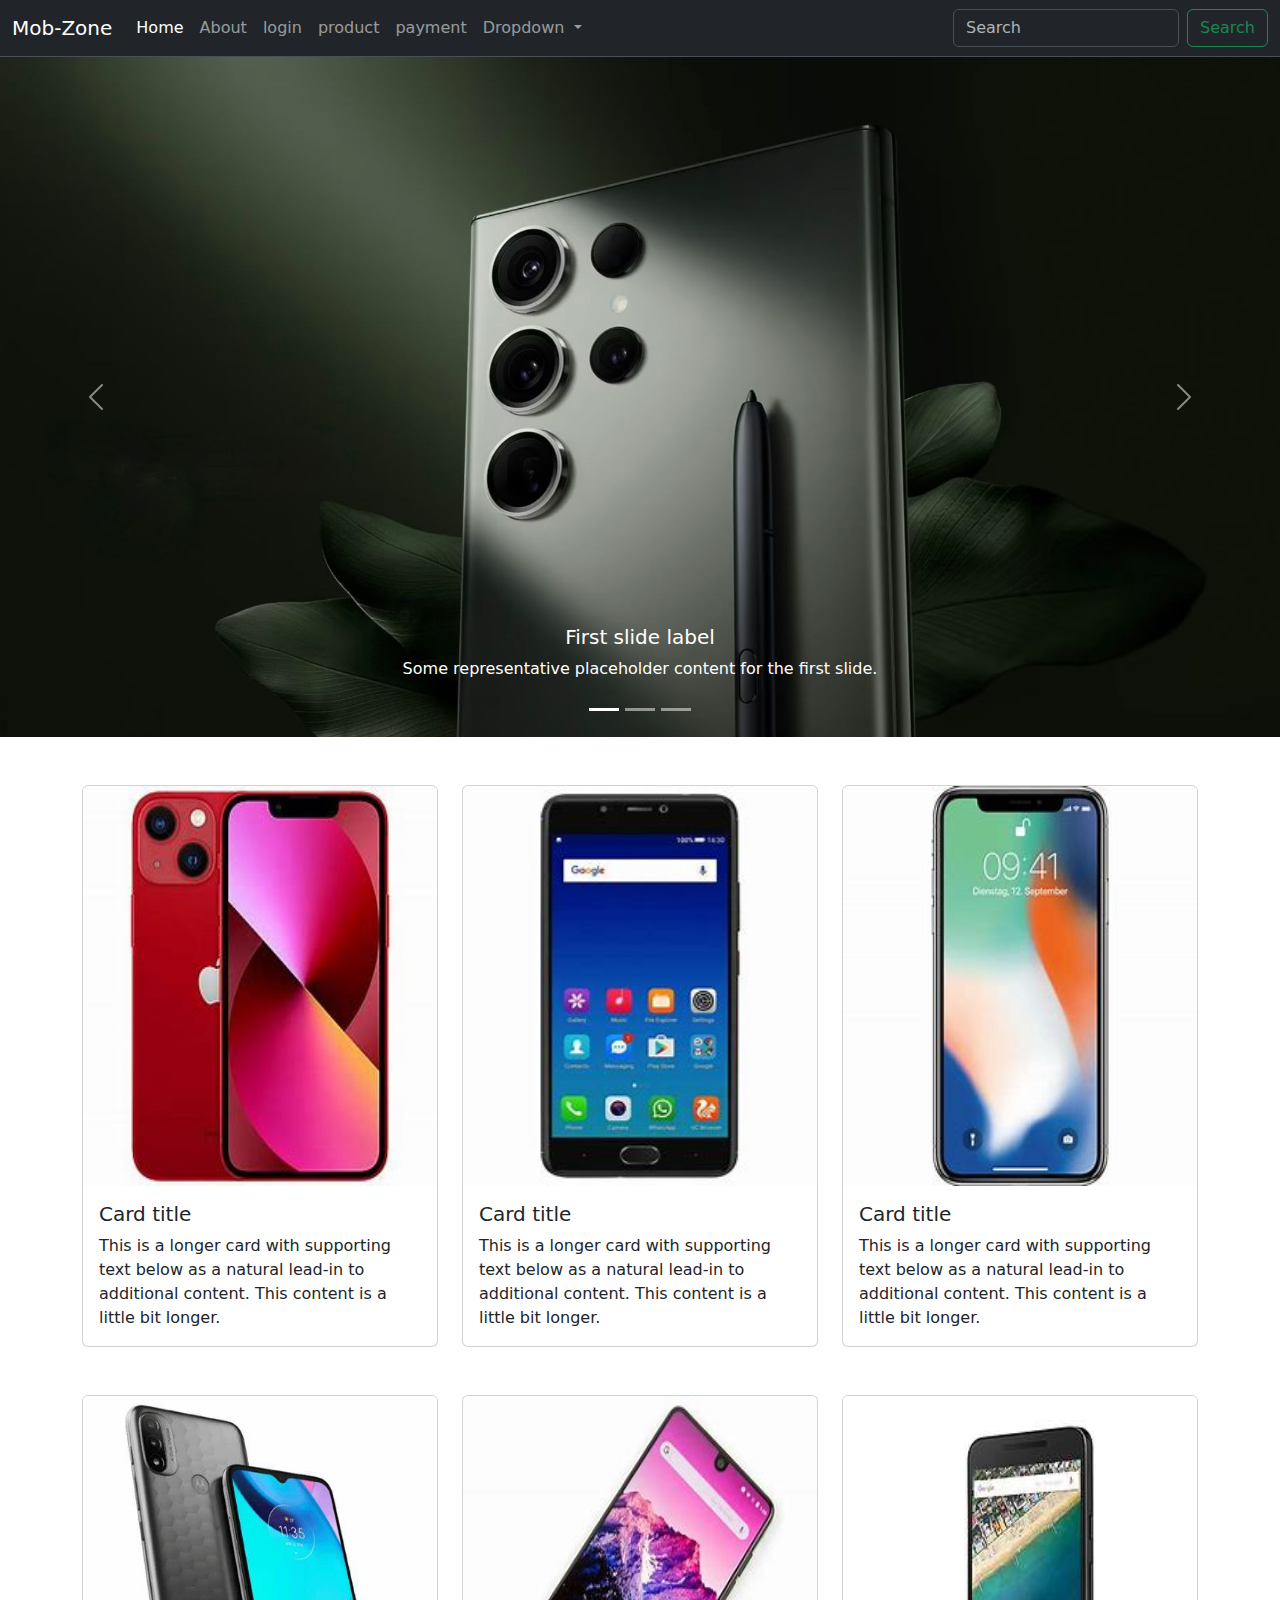
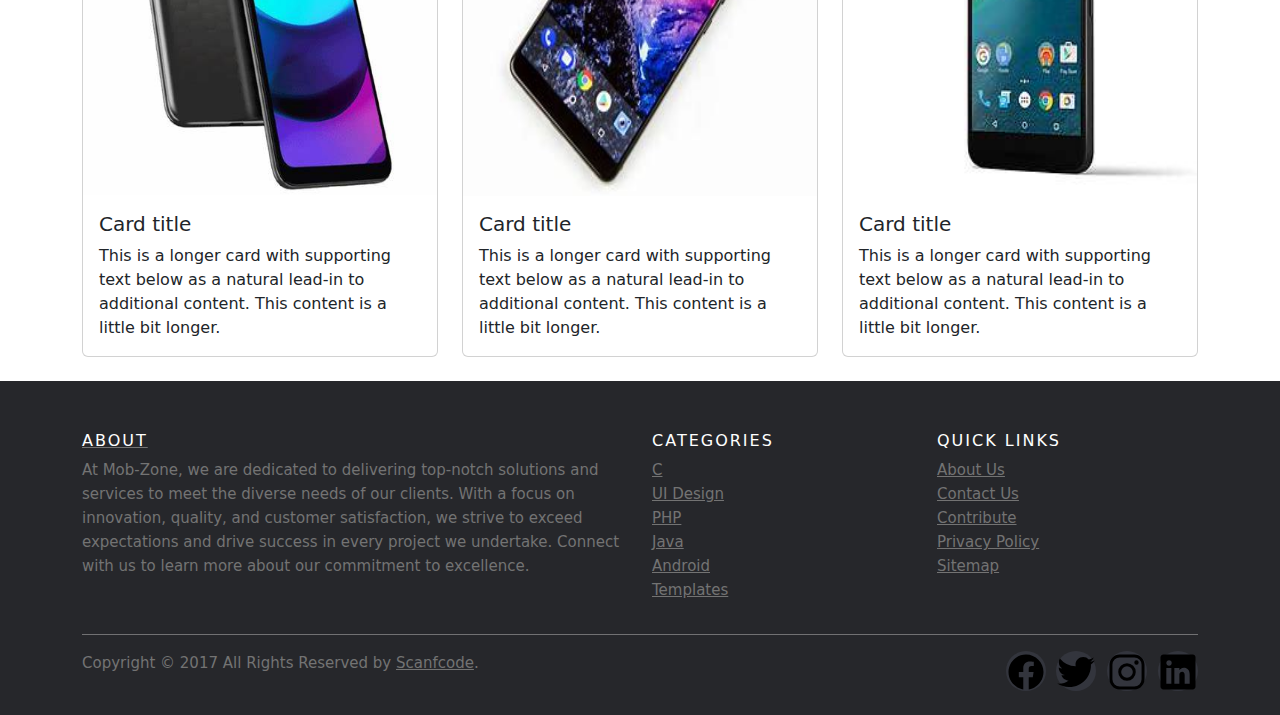
==== index.html @ 56ceeb7a "index name" ====
<!DOCTYPE html>
<html lang="en">
<head>
    <meta charset="UTF-8">
    <meta name="viewport" content="width=device-width, initial-scale=1.0">
    <link rel="stylesheet" href="about.css">
    <link href="https://cdn.jsdelivr.net/npm/bootstrap@5.3.3/dist/css/bootstrap.min.css" rel="stylesheet" integrity="sha384-QWTKZyjpPEjISv5WaRU9OFeRpok6YctnYmDr5pNlyT2bRjXh0JMhjY6hW+ALEwIH" crossorigin="anonymous">
    <script src="https://cdn.jsdelivr.net/npm/bootstrap@5.3.3/dist/js/bootstrap.bundle.min.js" integrity="sha384-YvpcrYf0tY3lHB60NNkmXc5s9fDVZLESaAA55NDzOxhy9GkcIdslK1eN7N6jIeHz" crossorigin="anonymous"></script>
</head>
<body>
    <header>
        <nav class="navbar navbar-expand-lg navbar-dark bg-dark border-bottom border-body" data-bs-theme="dark">
            <div class="container-fluid">
                <a class="navbar-brand" href="#">Mob-Zone</a>
                <button class="navbar-toggler" type="button" data-bs-toggle="collapse" data-bs-target="#navbarSupportedContent" aria-controls="navbarSupportedContent" aria-expanded="false" aria-label="Toggle navigation">
                    <span class="navbar-toggler-icon"></span>
                </button>
                <div class="collapse navbar-collapse" id="navbarSupportedContent">
                    <ul class="navbar-nav me-auto mb-2 mb-lg-0">
                        <li class="nav-item">
                            <a class="nav-link active" aria-current="page" href="home.html">Home</a>
                        </li>
                        <li class="nav-item">
                            <a class="nav-link" href="about.html">About</a>
                        </li>
                        <li class="nav-item">
                            <a class="nav-link" href="login.html">login</a>
                        </li>
                        <li class="nav-item">
                            <a class="nav-link" href="product.html">product</a>
                        </li>
                    </li>
                    <li class="nav-item">
                        <a class="nav-link " href="payment.html">payment</a>
                    </li>
                        
                        <li class="nav-item dropdown">
                            <a class="nav-link dropdown-toggle" href="#" role="button" data-bs-toggle="dropdown" aria-expanded="false">
                                Dropdown
                            </a>
                            <ul class="dropdown-menu">
                                <li><a class="dropdown-item" href="#">Action</a></li>
                                <li><a class="dropdown-item" href="#">Another action</a></li>
                                <li><hr class="dropdown-divider"></li>
                                <li><a class="dropdown-item" href="#">Something else here</a></li>
                            </ul>
                        
                    </ul>
                    <form class="d-flex" role="search">
                        <input class="form-control me-2" type="search" placeholder="Search" aria-label="Search">
                        <button class="btn btn-outline-success" type="submit">Search</button>
                    </form>
                </div>
            </div>
        </nav>
    </header>

    
        <!-- Carousel Section -->
        <div id="carouselExampleCaptions" class="carousel slide" data-bs-ride="carousel">
            <div class="carousel-indicators">
                <button type="button" data-bs-target="#carouselExampleCaptions" data-bs-slide-to="0" class="active" aria-current="true" aria-label="Slide 1"></button>
                <button type="button" data-bs-target="#carouselExampleCaptions" data-bs-slide-to="1" aria-label="Slide 2"></button>
                <button type="button" data-bs-target="#carouselExampleCaptions" data-bs-slide-to="2" aria-label="Slide 3"></button>
            </div>
            <div class="carousel-inner">
                <div class="carousel-item active">
                    <img src="ph1.jpg" class="d-block w-100" alt="..." height="680">
                    <div class="carousel-caption d-none d-md-block">
                        <h5>First slide label</h5>
                        <p>Some representative placeholder content for the first slide.</p>
                    </div>
                </div>
                <div class="carousel-item">
                    <img src="phone0.jpeg" class="d-block w-100" alt="..." height="680">
                    <div class="carousel-caption d-none d-md-block">
                        <h5>Second slide label</h5>
                        <p>Some representative placeholder content for the second slide.</p>
                    </div>
                </div>
                <div class="carousel-item">
                    <img src="phone000.jpeg" class="d-block w-100" alt="..." height="680">
                    <div class="carousel-caption d-none d-md-block">
                        <h5>Third slide label</h5>
                        <p>Some representative placeholder content for the third slide.</p>
                    </div>
                </div>
            </div>
            <button class="carousel-control-prev" type="button" data-bs-target="#carouselExampleCaptions" data-bs-slide="prev">
                <span class="carousel-control-prev-icon" aria-hidden="true"></span>
                <span class="visually-hidden">Previous</span>
            </button>
            <button class="carousel-control-next" type="button" data-bs-target="#carouselExampleCaptions" data-bs-slide="next">
                <span class="carousel-control-next-icon" aria-hidden="true"></span>
                <span class="visually-hidden">Next</span>
            </button>
        </div>
        <main class="container my-4">
        <!-- Card Section -->
        <div class="row row-cols-1 row-cols-md-3 g-4 mt-4">
            <div class="col">
                <div class="card h-100">
                    <a href="product.html">
                        <img src="phone1.jpeg" class="card-img-top" alt="..." height="400">
                    </a>
                    <div class="card-body">
                        <h5 class="card-title">Card title</h5>
                        <p class="card-text">This is a longer card with supporting text below as a natural lead-in to additional content. This content is a little bit longer.</p>
                    </div>
                </div>
            </div>
        
            <div class="col">
                <div class="card h-100">
                    <a href="product.html">
                        <img src="phone2.jpeg" class="card-img-top" alt="..." height="400">
                    </a>
                    <div class="card-body">
                        <h5 class="card-title">Card title</h5>
                        <p class="card-text">This is a longer card with supporting text below as a natural lead-in to additional content. This content is a little bit longer.</p>
                    </div>
                </div>
            </div>
            
            <div class="col">
                <div class="card h-100">
                    <a href="product.html">
                        <img src="phone3.jpeg" class="card-img-top" alt="..." height="400">
                    </a>
                    <div class="card-body">
                        <h5 class="card-title">Card title</h5>
                        <p class="card-text">This is a longer card with supporting text below as a natural lead-in to additional content. This content is a little bit longer.</p>
                    </div>
                </div>
            </div>
        </div>

        <div class="row row-cols-1 row-cols-md-3 g-4 mt-4">
            <div class="col">
                <div class="card h-100">
                    <a href="product.html">
                        <img src="ph3.jpeg" class="card-img-top" alt="..." height="400">
                    </a>
                    <div class="card-body">
                        <h5 class="card-title">Card title</h5>
                        <p class="card-text">This is a longer card with supporting text below as a natural lead-in to additional content. This content is a little bit longer.</p>
                    </div>
                </div>
            </div>
        
            <div class="col">
                <div class="card h-100">
                    <a href="product.html">
                        <img src="ph2.jpeg" class="card-img-top" alt="..." height="400">
                    </a>
                    <div class="card-body">
                        <h5 class="card-title">Card title</h5>
                        <p class="card-text">This is a longer card with supporting text below as a natural lead-in to additional content. This content is a little bit longer.</p>
                    </div>
                </div>
            </div>
            
            <div class="col">
                <div class="card h-100">
                    <a href="product.html">
                        <img src="ph4.jpeg" class="card-img-top" alt="..." height="400">
                    </a>
                    <div class="card-body">
                        <h5 class="card-title">Card title</h5>
                        <p class="card-text">This is a longer card with supporting text below as a natural lead-in to additional content. This content is a little bit longer.</p>
                    </div>
                </div>
            </div>
        </div>
    </main>

    <footer class="site-footer">
        <div class="container">
          <div class="row">
            <div class="col-sm-12 col-md-6">
             <a href="about.html"><h6>About</h6></a>
              <p class="text-justify">At Mob-Zone, we are dedicated to delivering top-notch solutions and services to meet the diverse needs of our clients. With a focus on innovation, quality, and customer satisfaction, we strive to exceed expectations and drive success in every project we undertake. Connect with us to learn more about our commitment to excellence.</p>
            </div>
  
            <div class="col-xs-6 col-md-3">
              <h6>Categories</h6>
              <ul class="footer-links">
                <li><a href="http://scanfcode.com/category/c-language/">C</a></li>
                <li><a href="http://scanfcode.com/category/front-end-development/">UI Design</a></li>
                <li><a href="http://scanfcode.com/category/back-end-development/">PHP</a></li>
                <li><a href="http://scanfcode.com/category/java-programming-language/">Java</a></li>
                <li><a href="http://scanfcode.com/category/android/">Android</a></li>
                <li><a href="http://scanfcode.com/category/templates/">Templates</a></li>
              </ul>
            </div>
  
            <div class="col-xs-6 col-md-3">
              <h6>Quick Links</h6>
              <ul class="footer-links">
                <li><a href="http://scanfcode.com/about/">About Us</a></li>
                <li><a href="http://scanfcode.com/contact/">Contact Us</a></li>
                <li><a href="http://scanfcode.com/contribute-at-scanfcode/">Contribute</a></li>
                <li><a href="http://scanfcode.com/privacy-policy/">Privacy Policy</a></li>
                <li><a href="http://scanfcode.com/sitemap/">Sitemap</a></li>
              </ul>
            </div>
          </div>
          <hr>
        </div>
        <div class="container">
          <div class="row">
            <div class="col-md-8 col-sm-6 col-xs-12">
              <p class="copyright-text">Copyright &copy; 2017 All Rights Reserved by 
           <a href="#">Scanfcode</a>.
              </p>
            </div>
  
            <div class="col-md-4 col-sm-6 col-xs-12">
                <ul class="social-icons">
                  <li><a class="facebook" href=""><img src="logo-facebook.svg"></a></li>
                  <li><a class="twitter" href=""><img src="twitter.svg"></a></li>
                  <li><a class="dribbble" href=""><img src="logo-instagram.svg"></a></li>
                  <li><a class="linkedin" href=""><img src="logo-linkedin.svg"></a></li>
                </ul>
              </div>
          </div>
        </div> 
</footer>
</body>
</html>
---- about.css ----
.site-footer
{
  background-color:#26272b;
  padding:45px 0 20px;
  font-size:15px;
  line-height:24px;
  color:#737373;
}
.site-footer hr
{
  border-top-color:#bbb;
  opacity:0.5
}
.site-footer hr.small
{
  margin:20px 0
}
.site-footer h6
{
  color:#fff;
  font-size:16px;
  text-transform:uppercase;
  margin-top:5px;
  letter-spacing:2px
}
.site-footer a
{
  color:#737373;
}
.site-footer a:hover
{
  color:#3366cc;
  text-decoration:none;
}
.footer-links
{
  padding-left:0;
  list-style:none
}
.footer-links li
{
  display:block
}
.footer-links a
{
  color:#737373
}
.footer-links a:active,.footer-links a:focus,.footer-links a:hover
{
  color:#3366cc;
  text-decoration:none;
}
.footer-links.inline li
{
  display:inline-block
}
.site-footer .social-icons
{
  text-align:right
}
.site-footer .social-icons a
{
  width:40px;
  height:40px;
  line-height:40px;
  margin-left:6px;
  margin-right:0;
  border-radius:100%;
  background-color:#33353d
}
.copyright-text
{
  margin:0
}
@media (max-width:991px)
{
  .site-footer [class^=col-]
  {
    margin-bottom:30px
  }
}
@media (max-width:767px)
{
  .site-footer
  {
    padding-bottom:0
  }
  .site-footer .copyright-text,.site-footer .social-icons
  {
    text-align:center
  }
}
.social-icons
{
  padding-left:0;
  margin-bottom:0;
  list-style:none
}
.social-icons li
{
  display:inline-block;
  margin-bottom:4px
}
.social-icons li.title
{
  margin-right:15px;
  text-transform:uppercase;
  color:#96a2b2;
  font-weight:700;
  font-size:13px
}
.social-icons a{
  background-color:#eceeef;
  color:#818a91;
  font-size:16px;
  display:inline-block;
  line-height:44px;
  width:44px;
  height:44px;
  text-align:center;
  margin-right:8px;
  border-radius:100%;
  -webkit-transition:all .2s linear;
  -o-transition:all .2s linear;
  transition:all .2s linear
}
.social-icons a:active,.social-icons a:focus,.social-icons a:hover
{
  color:#fff;
  background-color:#29aafe
}
.social-icons.size-sm a
{
  line-height:34px;
  height:34px;
  width:34px;
  font-size:14px
}
.social-icons a.facebook:hover
{
  background-color:#3b5998
}
.social-icons a.twitter:hover
{
  background-color:#00aced
}
.social-icons a.linkedin:hover
{
  background-color:#007bb6
}
.social-icons a.dribbble:hover
{
  background-color:#ea4c89
}
@media (max-width:767px)
{
  .social-icons li.title
  {
    display:block;
    margin-right:0;
    font-weight:600
  }
}
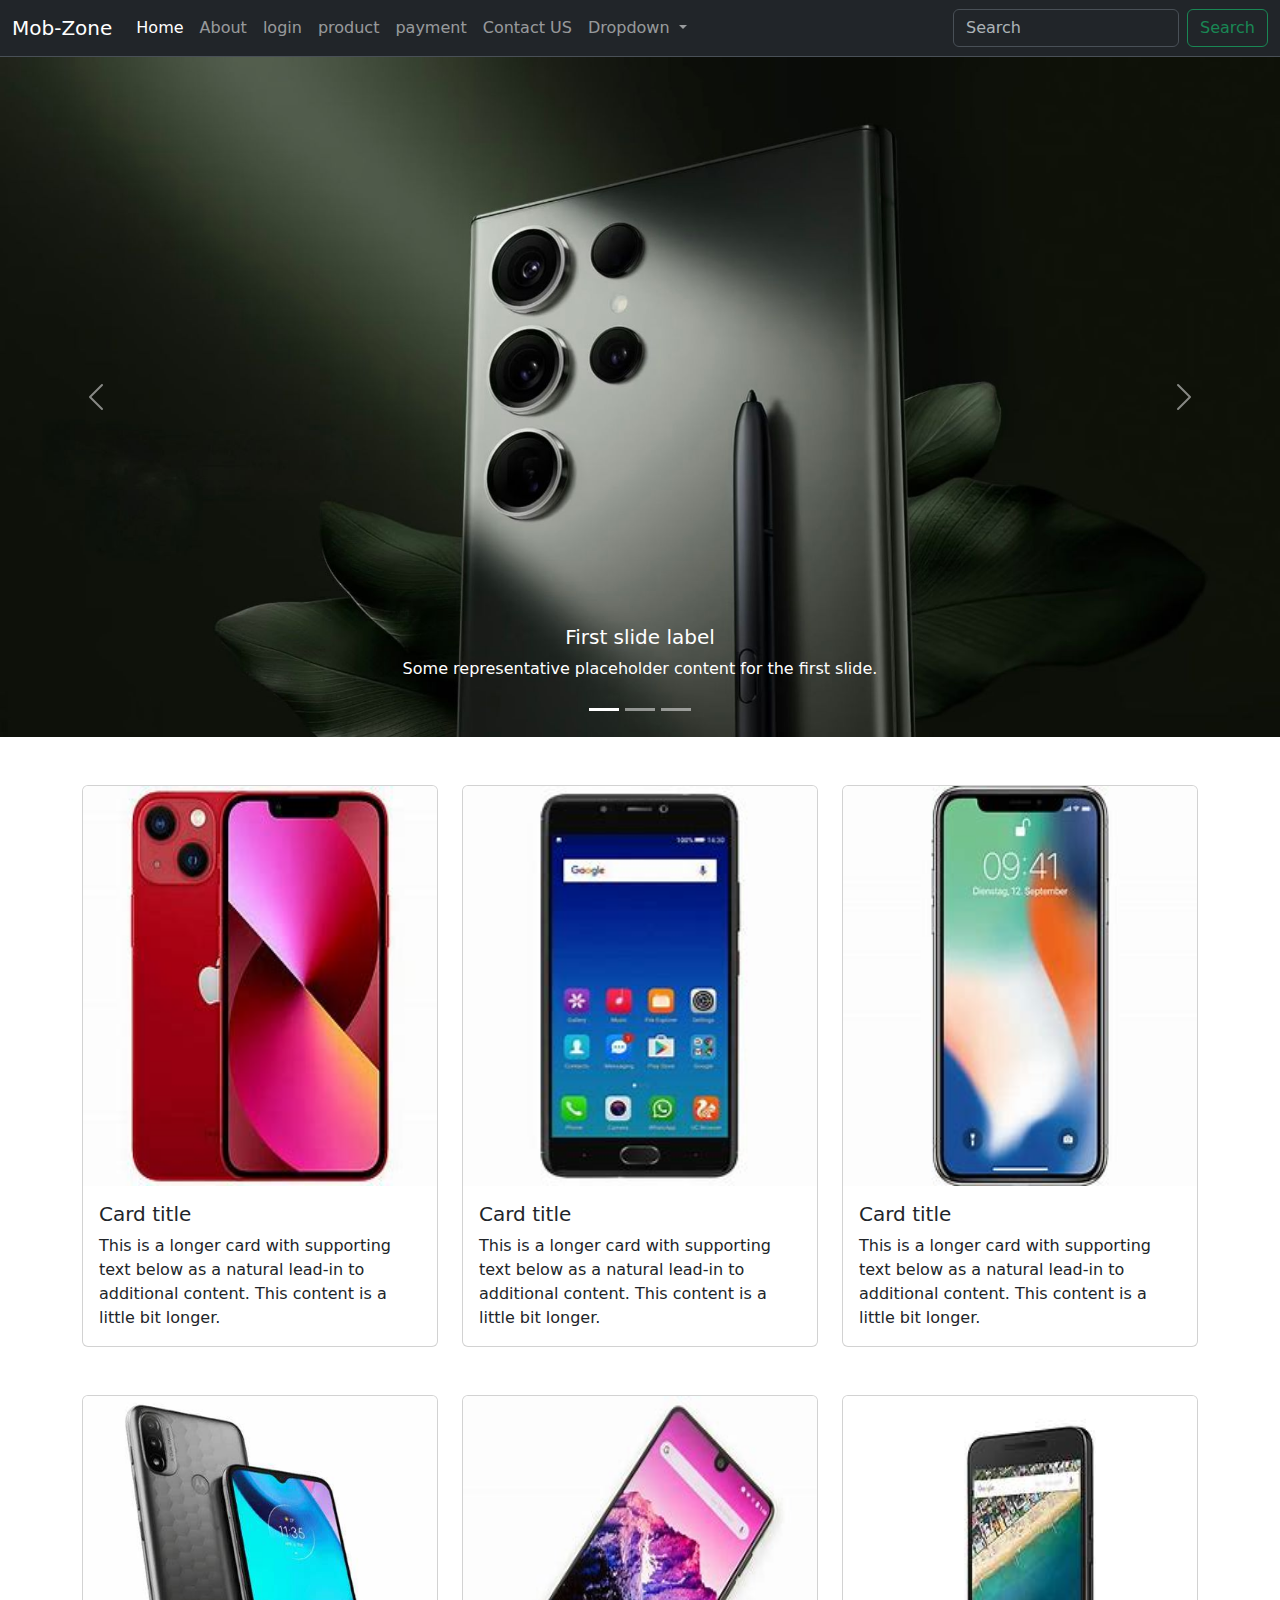
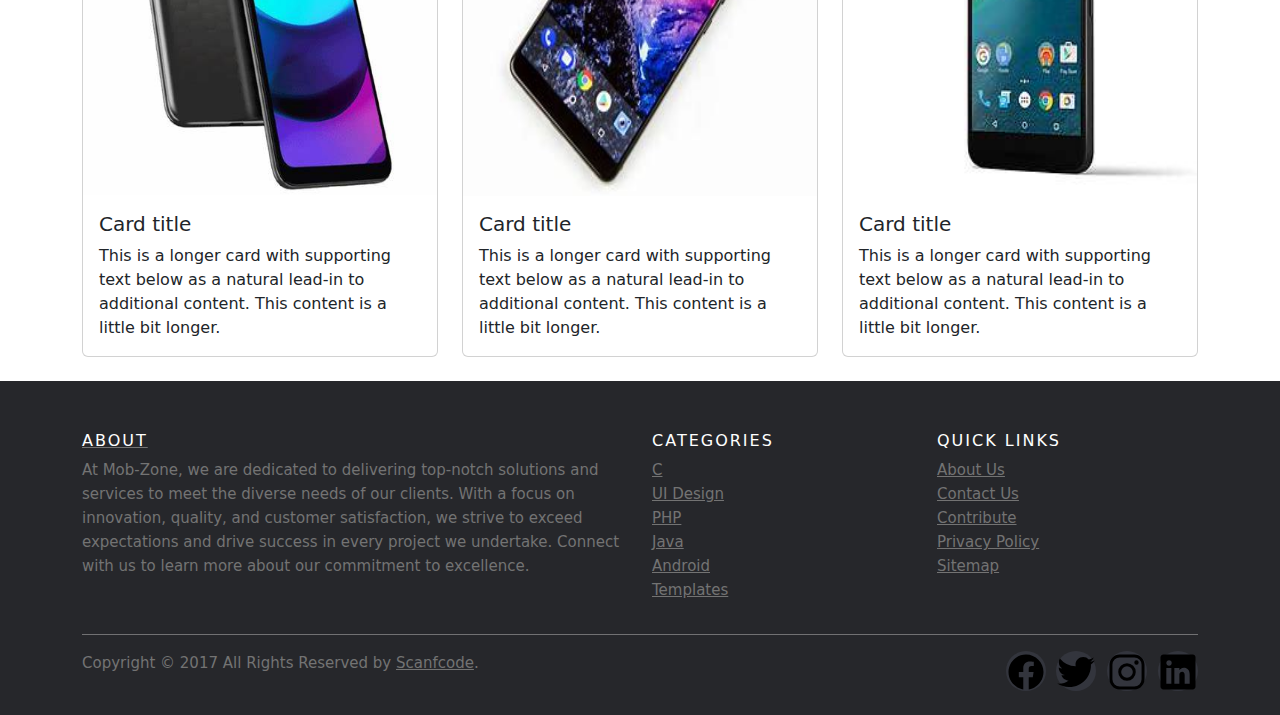
==== commit 99194f02: "Add Contact Page" ====
--- a/index.html
+++ b/index.html
@@ -33,6 +33,9 @@
                     <li class="nav-item">
                         <a class="nav-link " href="payment.html">payment</a>
                     </li>
+                    <li class="nav-item">
+                        <a class="nav-link" href="Contact.html">Contact US</a>
+                    </li>
                         
                         <li class="nav-item dropdown">
                             <a class="nav-link dropdown-toggle" href="#" role="button" data-bs-toggle="dropdown" aria-expanded="false">
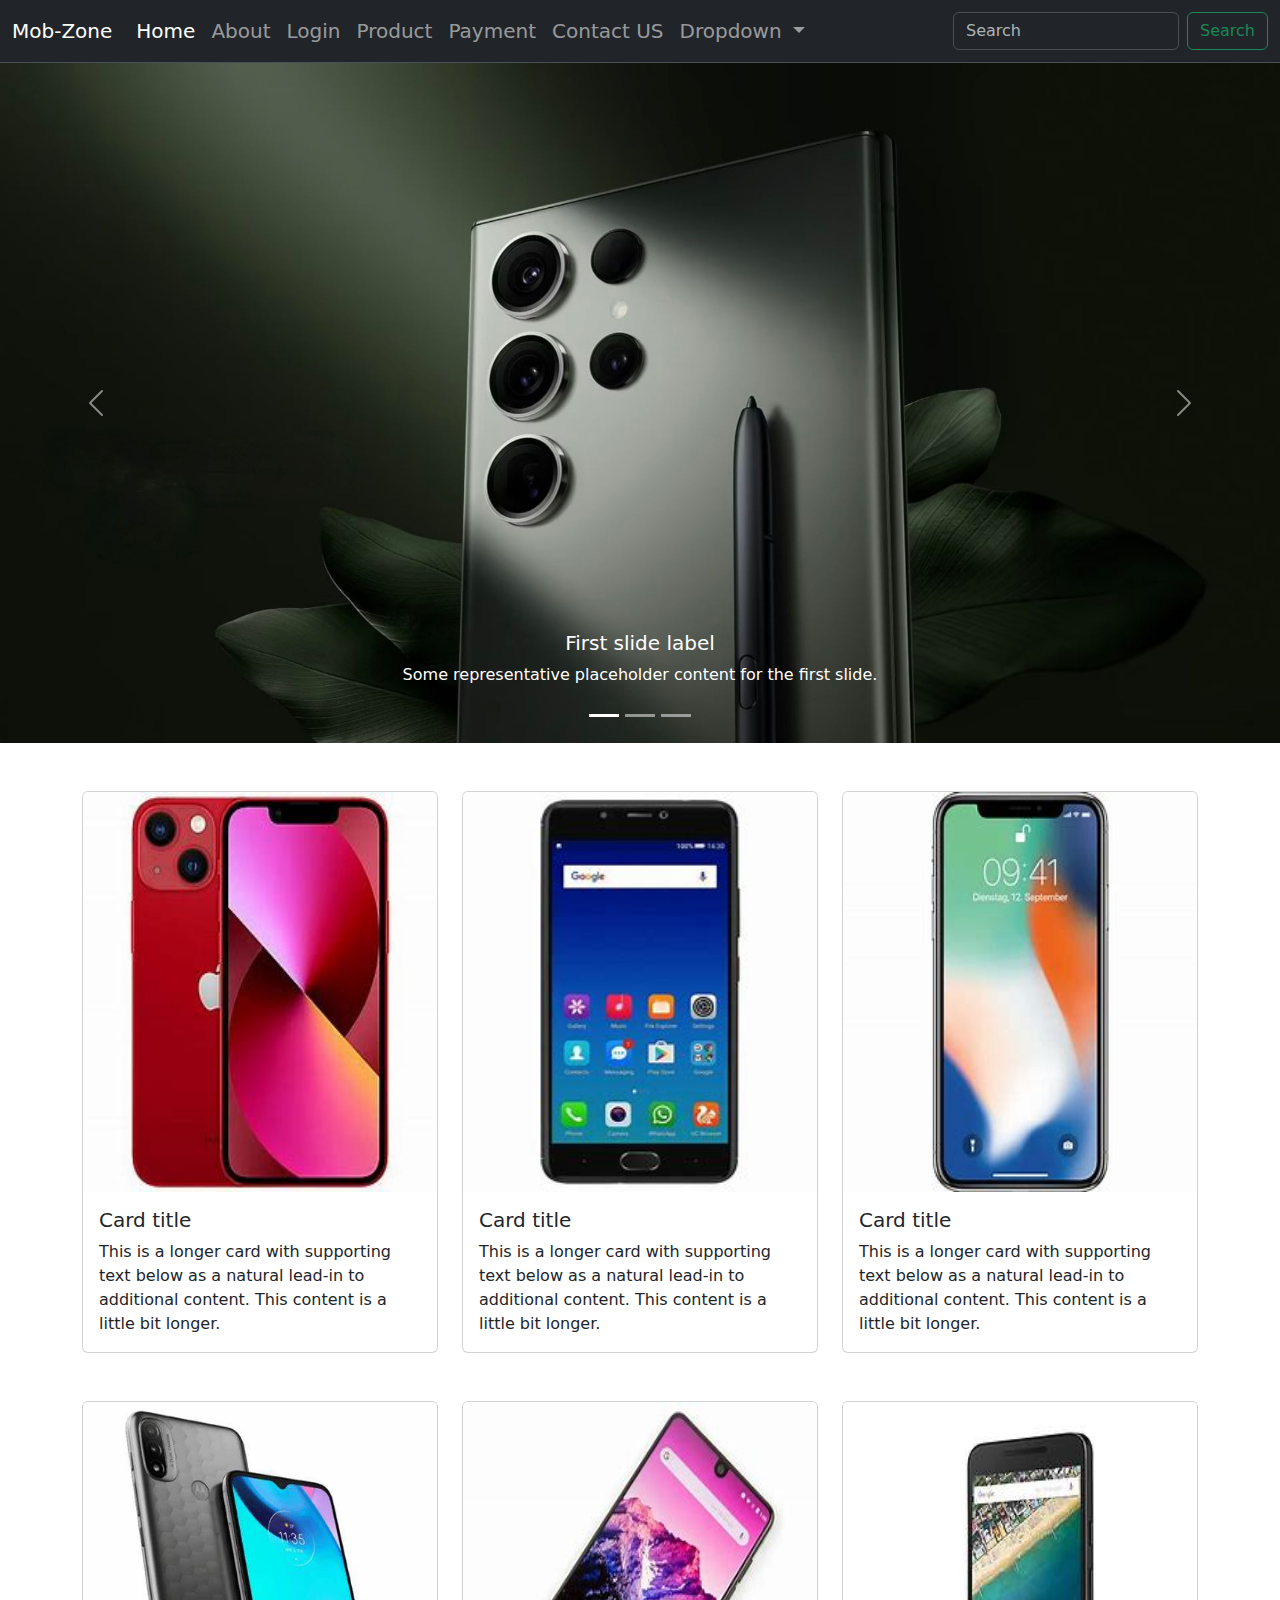
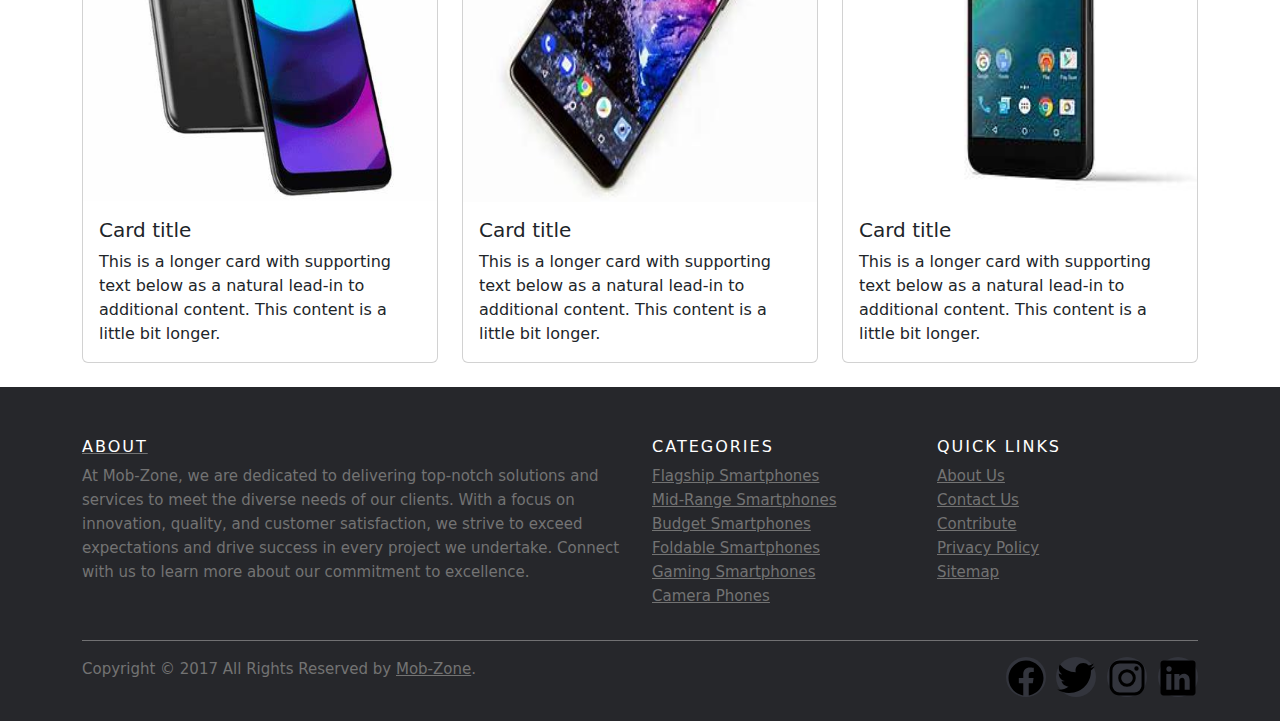
==== commit 9c646598: "commit2" ====
--- a/index.html
+++ b/index.html
@@ -17,27 +17,27 @@
                 </button>
                 <div class="collapse navbar-collapse" id="navbarSupportedContent">
                     <ul class="navbar-nav me-auto mb-2 mb-lg-0">
-                        <li class="nav-item">
+                        <li class="nav-item" style="font-size: 20px;">
                             <a class="nav-link active" aria-current="page" href="home.html">Home</a>
                         </li>
-                        <li class="nav-item">
+                        <li class="nav-item" style="font-size: 20px;">
                             <a class="nav-link" href="about.html">About</a>
                         </li>
-                        <li class="nav-item">
-                            <a class="nav-link" href="login.html">login</a>
-                        </li>
-                        <li class="nav-item">
-                            <a class="nav-link" href="product.html">product</a>
+                        <li class="nav-item" style="font-size: 20px;">
+                            <a class="nav-link" href="login.html">Login</a>
+                        </li>
+                        <li class="nav-item" style="font-size: 20px;">
+                            <a class="nav-link" href="product.html">Product</a>
                         </li>
                     </li>
-                    <li class="nav-item">
-                        <a class="nav-link " href="payment.html">payment</a>
+                    <li class="nav-item" style="font-size: 20px;">
+                        <a class="nav-link" href="payment.html">Payment</a>
                     </li>
-                    <li class="nav-item">
+                    <li class="nav-item" style="font-size: 20px;">
                         <a class="nav-link" href="Contact.html">Contact US</a>
                     </li>
                         
-                        <li class="nav-item dropdown">
+                        <li class="nav-item dropdown" style="font-size: 20px;">
                             <a class="nav-link dropdown-toggle" href="#" role="button" data-bs-toggle="dropdown" aria-expanded="false">
                                 Dropdown
                             </a>
@@ -186,16 +186,16 @@
             </div>
   
             <div class="col-xs-6 col-md-3">
-              <h6>Categories</h6>
-              <ul class="footer-links">
-                <li><a href="http://scanfcode.com/category/c-language/">C</a></li>
-                <li><a href="http://scanfcode.com/category/front-end-development/">UI Design</a></li>
-                <li><a href="http://scanfcode.com/category/back-end-development/">PHP</a></li>
-                <li><a href="http://scanfcode.com/category/java-programming-language/">Java</a></li>
-                <li><a href="http://scanfcode.com/category/android/">Android</a></li>
-                <li><a href="http://scanfcode.com/category/templates/">Templates</a></li>
-              </ul>
-            </div>
+                <h6>Categories</h6>
+                <ul class="footer-links">
+                  <li><a href="http://scanfcode.com/category/c-language/">Flagship Smartphones</a></li>
+                  <li><a href="http://scanfcode.com/category/front-end-development/">Mid-Range Smartphones</a></li>
+                  <li><a href="http://scanfcode.com/category/back-end-development/">Budget Smartphones</a></li>
+                  <li><a href="http://scanfcode.com/category/java-programming-language/">Foldable Smartphones</a></li>
+                  <li><a href="http://scanfcode.com/category/android/">Gaming Smartphones</a></li>
+                  <li><a href="http://scanfcode.com/category/templates/">Camera Phones</a></li>
+                </ul>
+              </div>
   
             <div class="col-xs-6 col-md-3">
               <h6>Quick Links</h6>
@@ -214,7 +214,7 @@
           <div class="row">
             <div class="col-md-8 col-sm-6 col-xs-12">
               <p class="copyright-text">Copyright &copy; 2017 All Rights Reserved by 
-           <a href="#">Scanfcode</a>.
+           <a href="#">Mob-Zone</a>.
               </p>
             </div>
   
